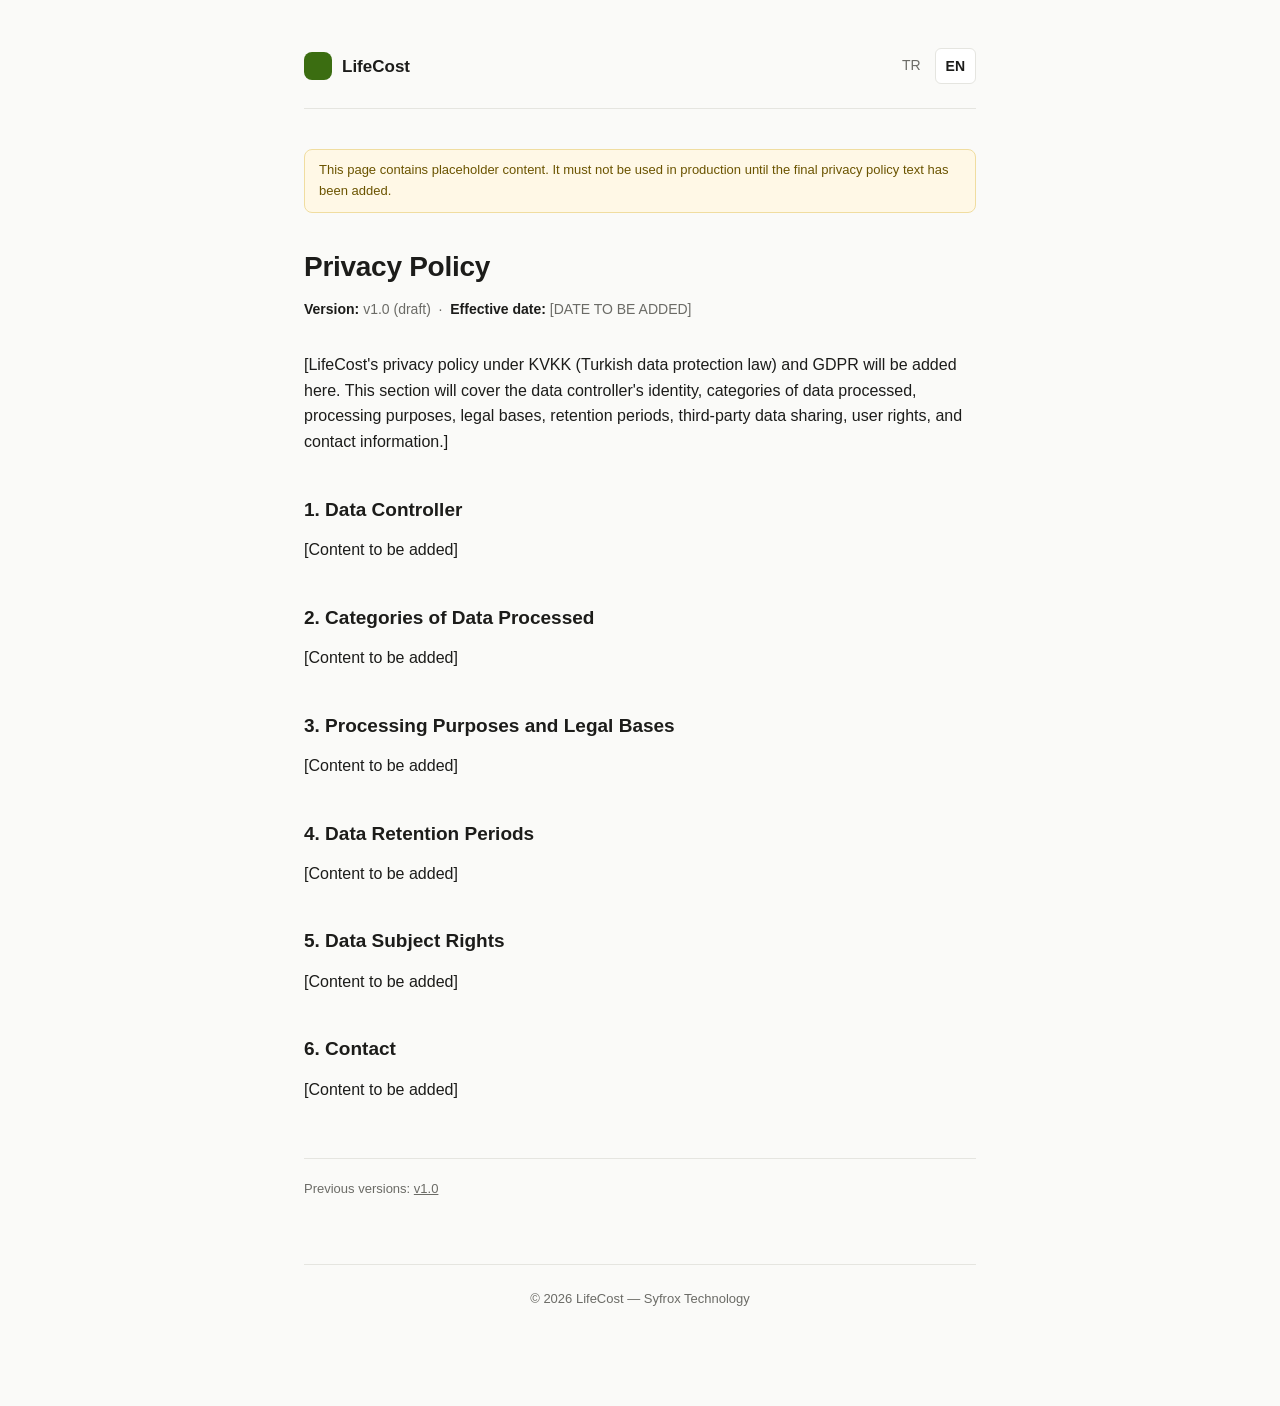
==== privacy-policy/en/index.html @ f70598c4 "Add files via upload" ====
<!doctype html>
<html lang="en">
<head>
  <meta charset="utf-8" />
  <meta name="viewport" content="width=device-width, initial-scale=1" />
  <title>Privacy Policy — LifeCost</title>
  <meta name="robots" content="noindex" />
  <link rel="stylesheet" href="../../assets/style.css" />
</head>
<body>
  <div class="page">
    <header class="site-header">
      <a class="brand" href="../../">
        <span class="brand-mark" aria-hidden="true"></span>
        LifeCost
      </a>
      <nav class="lang-switch">
        <a href="../tr/">TR</a>
        <a class="active" href="../en/">EN</a>
      </nav>
    </header>

    <div class="placeholder-banner">
      This page contains placeholder content. It must not be used in
      production until the final privacy policy text has been added.
    </div>

    <h1>Privacy Policy</h1>
    <p class="meta">
      <strong>Version:</strong> v1.0 (draft) &nbsp;·&nbsp;
      <strong>Effective date:</strong> [DATE TO BE ADDED]
    </p>

    <p>
      [LifeCost's privacy policy under KVKK (Turkish data protection law)
      and GDPR will be added here. This section will cover the data
      controller's identity, categories of data processed, processing
      purposes, legal bases, retention periods, third-party data sharing,
      user rights, and contact information.]
    </p>

    <h2>1. Data Controller</h2>
    <p>[Content to be added]</p>

    <h2>2. Categories of Data Processed</h2>
    <p>[Content to be added]</p>

    <h2>3. Processing Purposes and Legal Bases</h2>
    <p>[Content to be added]</p>

    <h2>4. Data Retention Periods</h2>
    <p>[Content to be added]</p>

    <h2>5. Data Subject Rights</h2>
    <p>[Content to be added]</p>

    <h2>6. Contact</h2>
    <p>[Content to be added]</p>

    <div class="version-note">
      Previous versions: <a href="v1.0.html">v1.0</a>
    </div>

    <footer class="site-footer">
      © <span id="year"></span> LifeCost — Syfrox Technology
    </footer>
  </div>
  <script>
    document.getElementById("year").textContent = new Date().getFullYear();
  </script>
</body>
</html>
---- assets/style.css ----
:root {
  --color-bg: #FAFAF8;
  --color-text: #1C1C1A;
  --color-text-muted: #6B6B66;
  --color-border: #E5E5E0;
  --color-accent: #3B6D11;
  --color-surface: #FFFFFF;
  --font-body: -apple-system, BlinkMacSystemFont, "Segoe UI", Roboto, Helvetica, Arial, sans-serif;
  --max-width: 720px;
}

* {
  box-sizing: border-box;
}

html {
  -webkit-text-size-adjust: 100%;
}

body {
  margin: 0;
  font-family: var(--font-body);
  background: var(--color-bg);
  color: var(--color-text);
  line-height: 1.6;
  font-size: 16px;
}

.page {
  max-width: var(--max-width);
  margin: 0 auto;
  padding: 48px 24px 96px;
}

header.site-header {
  display: flex;
  align-items: center;
  justify-content: space-between;
  margin-bottom: 40px;
  padding-bottom: 24px;
  border-bottom: 1px solid var(--color-border);
}

.brand {
  display: flex;
  align-items: center;
  gap: 10px;
  font-weight: 600;
  font-size: 17px;
  color: var(--color-text);
  text-decoration: none;
}

.brand-mark {
  width: 28px;
  height: 28px;
  border-radius: 8px;
  background: var(--color-accent);
  flex-shrink: 0;
}

.lang-switch {
  display: flex;
  gap: 4px;
  font-size: 14px;
}

.lang-switch a {
  padding: 6px 10px;
  border-radius: 6px;
  text-decoration: none;
  color: var(--color-text-muted);
}

.lang-switch a.active {
  color: var(--color-text);
  background: var(--color-surface);
  border: 1px solid var(--color-border);
  font-weight: 600;
}

h1 {
  font-size: 28px;
  font-weight: 700;
  letter-spacing: -0.01em;
  margin: 0 0 8px;
}

h2 {
  font-size: 19px;
  font-weight: 700;
  margin: 40px 0 12px;
}

h3 {
  font-size: 16px;
  font-weight: 700;
  margin: 24px 0 8px;
}

p {
  margin: 0 0 14px;
}

ul, ol {
  margin: 0 0 14px;
  padding-left: 22px;
}

li {
  margin-bottom: 6px;
}

.meta {
  color: var(--color-text-muted);
  font-size: 14px;
  margin-bottom: 32px;
}

.meta strong {
  color: var(--color-text);
}

a {
  color: var(--color-accent);
}

.version-note {
  margin-top: 56px;
  padding-top: 20px;
  border-top: 1px solid var(--color-border);
  font-size: 13px;
  color: var(--color-text-muted);
}

.version-note a {
  color: var(--color-text-muted);
  text-decoration: underline;
}

.placeholder-banner {
  background: #FFF8E6;
  border: 1px solid #F0DDA0;
  color: #6B5400;
  font-size: 13px;
  padding: 10px 14px;
  border-radius: 8px;
  margin-bottom: 32px;
}

footer.site-footer {
  margin-top: 64px;
  padding-top: 24px;
  border-top: 1px solid var(--color-border);
  font-size: 13px;
  color: var(--color-text-muted);
  text-align: center;
}

@media (max-width: 480px) {
  .page {
    padding: 32px 18px 80px;
  }
  h1 {
    font-size: 24px;
  }
}
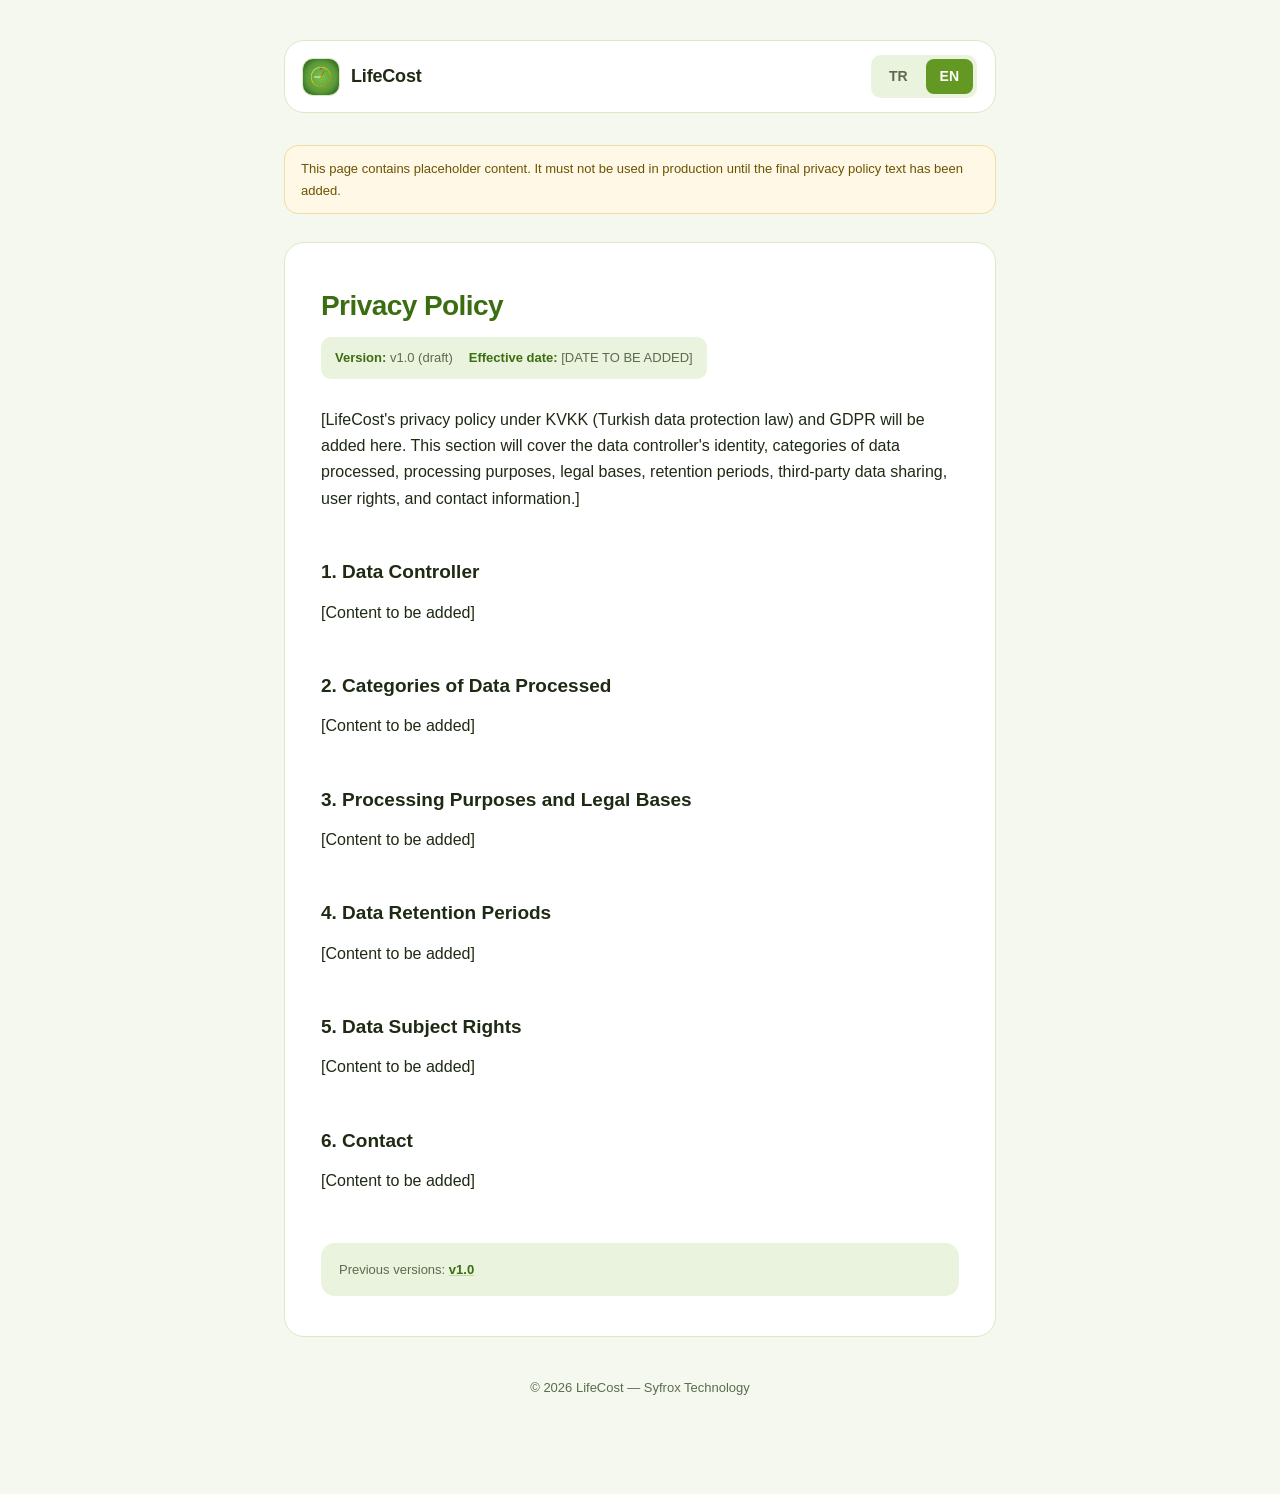
==== commit e0dfb1ec: "Add files via upload" ====
--- a/privacy-policy/en/index.html
+++ b/privacy-policy/en/index.html
@@ -25,40 +25,42 @@
       production until the final privacy policy text has been added.
     </div>
 
-    <h1>Privacy Policy</h1>
-    <p class="meta">
-      <strong>Version:</strong> v1.0 (draft) &nbsp;·&nbsp;
-      <strong>Effective date:</strong> [DATE TO BE ADDED]
-    </p>
+    <div class="content-card">
+      <h1>Privacy Policy</h1>
+      <div class="meta">
+        <span><strong>Version:</strong> v1.0 (draft)</span>
+        <span><strong>Effective date:</strong> [DATE TO BE ADDED]</span>
+      </div>
 
-    <p>
-      [LifeCost's privacy policy under KVKK (Turkish data protection law)
-      and GDPR will be added here. This section will cover the data
-      controller's identity, categories of data processed, processing
-      purposes, legal bases, retention periods, third-party data sharing,
-      user rights, and contact information.]
-    </p>
+      <p>
+        [LifeCost's privacy policy under KVKK (Turkish data protection law)
+        and GDPR will be added here. This section will cover the data
+        controller's identity, categories of data processed, processing
+        purposes, legal bases, retention periods, third-party data sharing,
+        user rights, and contact information.]
+      </p>
 
-    <h2>1. Data Controller</h2>
-    <p>[Content to be added]</p>
+      <h2>1. Data Controller</h2>
+      <p>[Content to be added]</p>
 
-    <h2>2. Categories of Data Processed</h2>
-    <p>[Content to be added]</p>
+      <h2>2. Categories of Data Processed</h2>
+      <p>[Content to be added]</p>
 
-    <h2>3. Processing Purposes and Legal Bases</h2>
-    <p>[Content to be added]</p>
+      <h2>3. Processing Purposes and Legal Bases</h2>
+      <p>[Content to be added]</p>
 
-    <h2>4. Data Retention Periods</h2>
-    <p>[Content to be added]</p>
+      <h2>4. Data Retention Periods</h2>
+      <p>[Content to be added]</p>
 
-    <h2>5. Data Subject Rights</h2>
-    <p>[Content to be added]</p>
+      <h2>5. Data Subject Rights</h2>
+      <p>[Content to be added]</p>
 
-    <h2>6. Contact</h2>
-    <p>[Content to be added]</p>
+      <h2>6. Contact</h2>
+      <p>[Content to be added]</p>
 
-    <div class="version-note">
-      Previous versions: <a href="v1.0.html">v1.0</a>
+      <div class="version-note">
+        Previous versions: <a href="v1.0.html">v1.0</a>
+      </div>
     </div>
 
     <footer class="site-footer">
--- a/assets/style.css
+++ b/assets/style.css
@@ -1,12 +1,19 @@
 :root {
-  --color-bg: #FAFAF8;
-  --color-text: #1C1C1A;
-  --color-text-muted: #6B6B66;
-  --color-border: #E5E5E0;
-  --color-accent: #3B6D11;
+  --color-bg: #F4F8EE;
+  --color-text: #1F2A14;
+  --color-text-muted: #5C6B4D;
+  --color-border: #C2D9A0;
+  --color-divider: #DCE8C8;
+  --color-primary: #639922;
+  --color-secondary: #3B6D11;
   --color-surface: #FFFFFF;
+  --color-surface-variant: #D8E7BE;
+  --color-surface-page: #EAF3DE;
   --font-body: -apple-system, BlinkMacSystemFont, "Segoe UI", Roboto, Helvetica, Arial, sans-serif;
-  --max-width: 720px;
+  --max-width: 760px;
+  --radius-lg: 20px;
+  --radius-md: 14px;
+  --radius-sm: 10px;
 }
 
 * {
@@ -22,80 +29,103 @@
   font-family: var(--font-body);
   background: var(--color-bg);
   color: var(--color-text);
-  line-height: 1.6;
+  line-height: 1.65;
   font-size: 16px;
 }
 
 .page {
   max-width: var(--max-width);
   margin: 0 auto;
-  padding: 48px 24px 96px;
+  padding: 40px 24px 96px;
 }
 
 header.site-header {
   display: flex;
   align-items: center;
   justify-content: space-between;
-  margin-bottom: 40px;
-  padding-bottom: 24px;
-  border-bottom: 1px solid var(--color-border);
+  margin-bottom: 32px;
+  padding: 14px 18px;
+  border-radius: var(--radius-lg);
+  background: var(--color-surface);
+  border: 1px solid var(--color-divider);
 }
 
 .brand {
   display: flex;
   align-items: center;
-  gap: 10px;
-  font-weight: 600;
-  font-size: 17px;
+  gap: 12px;
+  font-weight: 700;
+  font-size: 18px;
   color: var(--color-text);
   text-decoration: none;
+  letter-spacing: -0.01em;
 }
 
 .brand-mark {
-  width: 28px;
-  height: 28px;
-  border-radius: 8px;
-  background: var(--color-accent);
+  width: 36px;
+  height: 36px;
+  border-radius: 10px;
+  background-image: url("logo.png");
+  background-size: cover;
+  background-position: center;
   flex-shrink: 0;
+  box-shadow: 0 0 0 1px var(--color-divider);
 }
 
 .lang-switch {
   display: flex;
   gap: 4px;
   font-size: 14px;
+  background: var(--color-surface-page);
+  padding: 4px;
+  border-radius: var(--radius-sm);
 }
 
 .lang-switch a {
-  padding: 6px 10px;
-  border-radius: 6px;
+  padding: 6px 14px;
+  border-radius: 8px;
   text-decoration: none;
   color: var(--color-text-muted);
+  font-weight: 600;
+  transition: background 0.15s ease, color 0.15s ease;
+}
+
+.lang-switch a:hover {
+  color: var(--color-secondary);
 }
 
 .lang-switch a.active {
-  color: var(--color-text);
+  color: #FFFFFF;
+  background: var(--color-primary);
+}
+
+.content-card {
   background: var(--color-surface);
-  border: 1px solid var(--color-border);
-  font-weight: 600;
+  border: 1px solid var(--color-divider);
+  border-radius: var(--radius-lg);
+  padding: 40px 36px;
 }
 
 h1 {
   font-size: 28px;
-  font-weight: 700;
-  letter-spacing: -0.01em;
+  font-weight: 800;
+  letter-spacing: -0.02em;
   margin: 0 0 8px;
+  color: var(--color-secondary);
 }
 
 h2 {
   font-size: 19px;
   font-weight: 700;
-  margin: 40px 0 12px;
+  margin: 36px 0 12px;
+  color: var(--color-text);
+  padding-top: 8px;
 }
 
 h3 {
   font-size: 16px;
   font-weight: 700;
-  margin: 24px 0 8px;
+  margin: 22px 0 8px;
 }
 
 p {
@@ -112,30 +142,42 @@
 }
 
 .meta {
-  color: var(--color-text-muted);
-  font-size: 14px;
-  margin-bottom: 32px;
+  display: inline-flex;
+  flex-wrap: wrap;
+  gap: 8px 16px;
+  color: var(--color-text-muted);
+  font-size: 13px;
+  margin: 0 0 28px;
+  padding: 10px 14px;
+  background: var(--color-surface-page);
+  border-radius: var(--radius-sm);
 }
 
 .meta strong {
-  color: var(--color-text);
+  color: var(--color-secondary);
 }
 
 a {
-  color: var(--color-accent);
+  color: var(--color-primary);
+  text-decoration-color: var(--color-border);
+}
+
+a:hover {
+  color: var(--color-secondary);
 }
 
 .version-note {
-  margin-top: 56px;
-  padding-top: 20px;
-  border-top: 1px solid var(--color-border);
+  margin-top: 48px;
+  padding: 16px 18px;
+  border-radius: var(--radius-md);
+  background: var(--color-surface-page);
   font-size: 13px;
   color: var(--color-text-muted);
 }
 
 .version-note a {
-  color: var(--color-text-muted);
-  text-decoration: underline;
+  color: var(--color-secondary);
+  font-weight: 600;
 }
 
 .placeholder-banner {
@@ -143,15 +185,13 @@
   border: 1px solid #F0DDA0;
   color: #6B5400;
   font-size: 13px;
-  padding: 10px 14px;
-  border-radius: 8px;
-  margin-bottom: 32px;
+  padding: 12px 16px;
+  border-radius: var(--radius-md);
+  margin-bottom: 28px;
 }
 
 footer.site-footer {
-  margin-top: 64px;
-  padding-top: 24px;
-  border-top: 1px solid var(--color-border);
+  margin-top: 40px;
   font-size: 13px;
   color: var(--color-text-muted);
   text-align: center;
@@ -159,9 +199,17 @@
 
 @media (max-width: 480px) {
   .page {
-    padding: 32px 18px 80px;
+    padding: 24px 14px 80px;
+  }
+  header.site-header {
+    padding: 12px 14px;
+  }
+  .content-card {
+    padding: 28px 20px;
+    border-radius: var(--radius-md);
   }
   h1 {
-    font-size: 24px;
-  }
-}
+    font-size: 23px;
+  }
+}
+
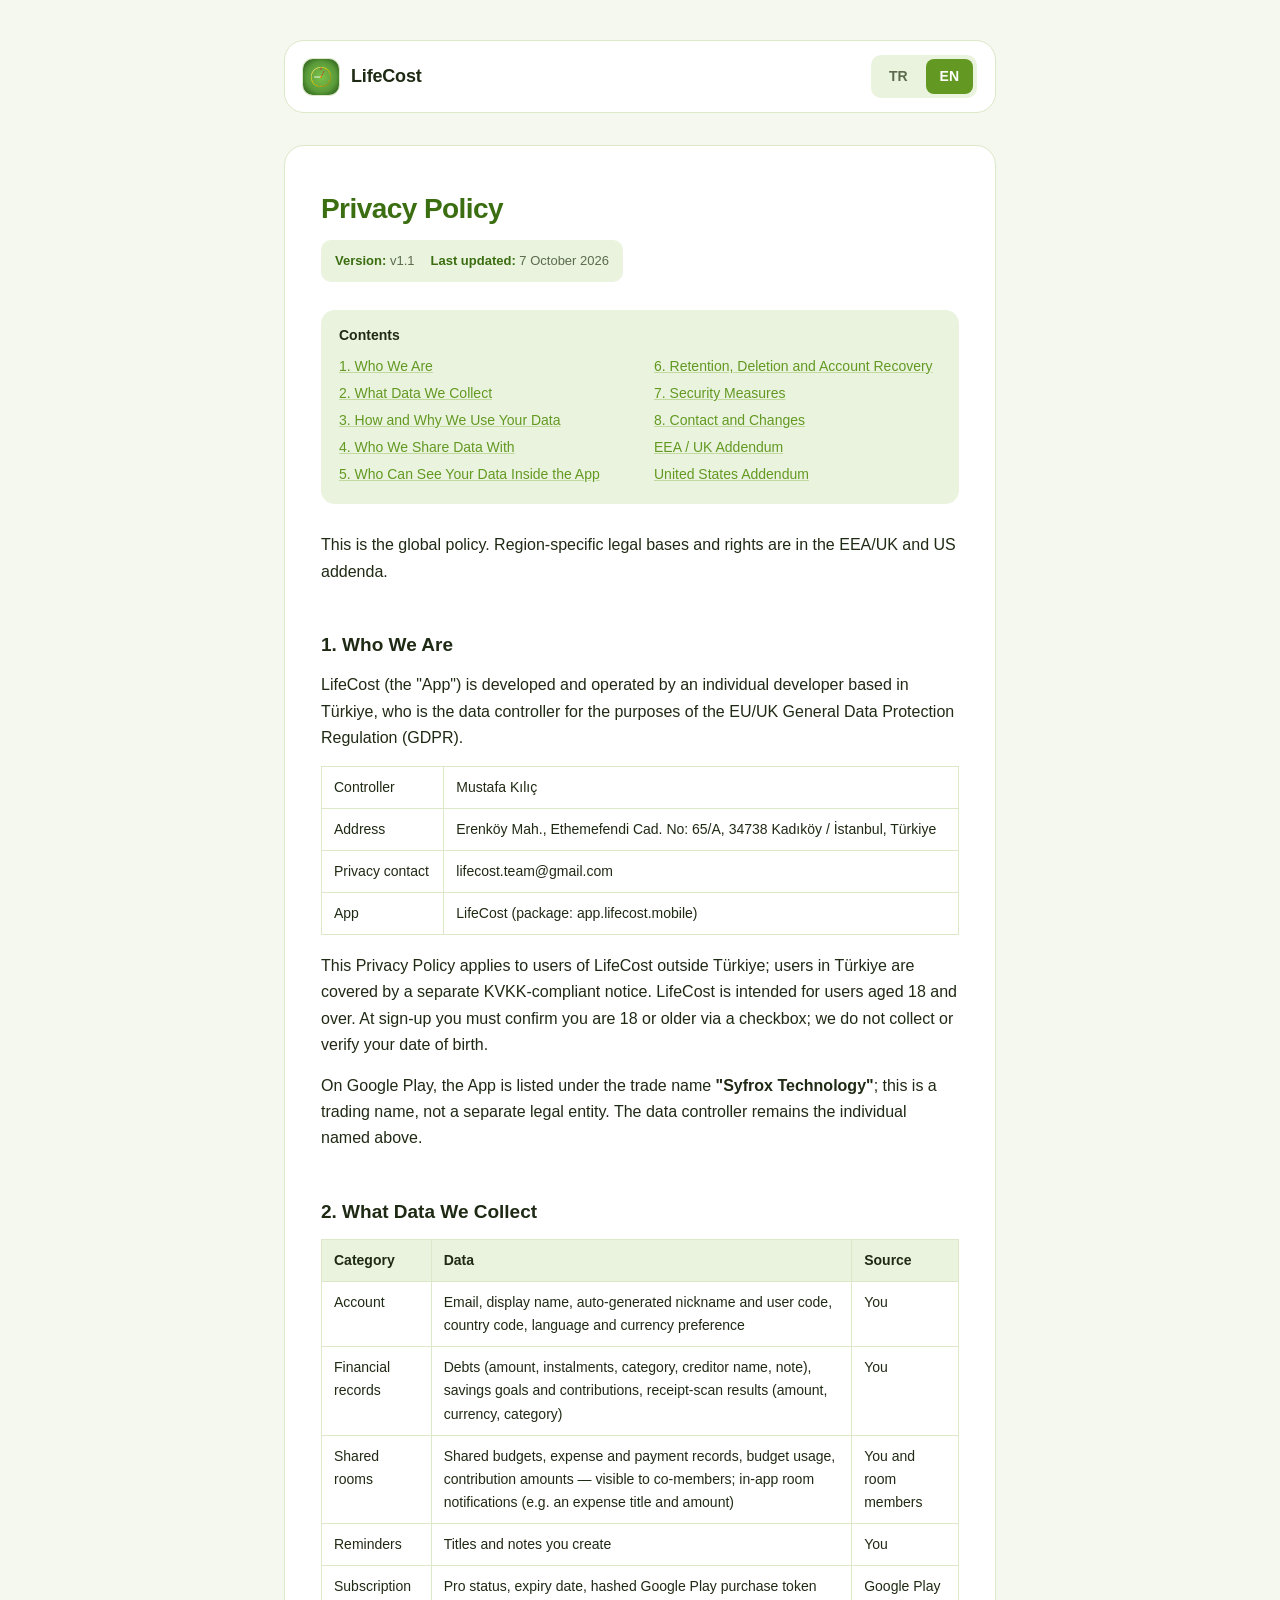
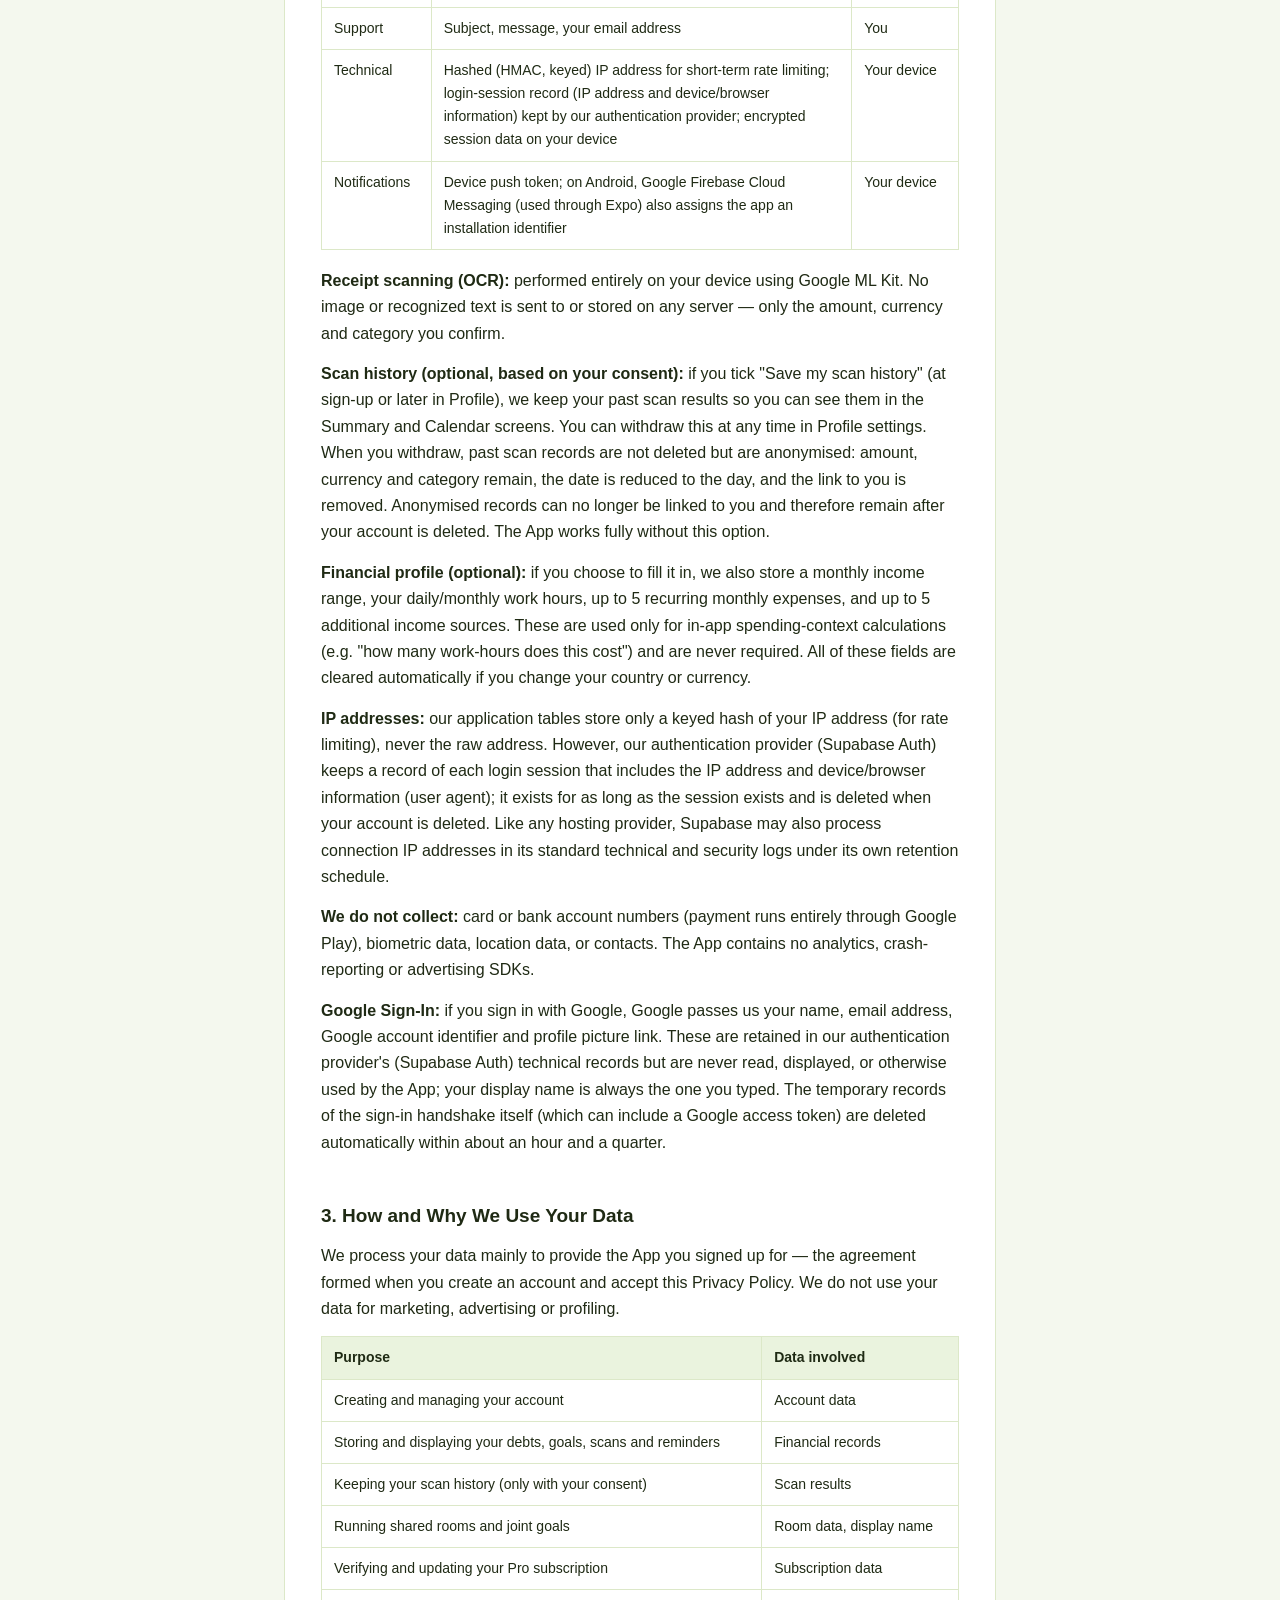
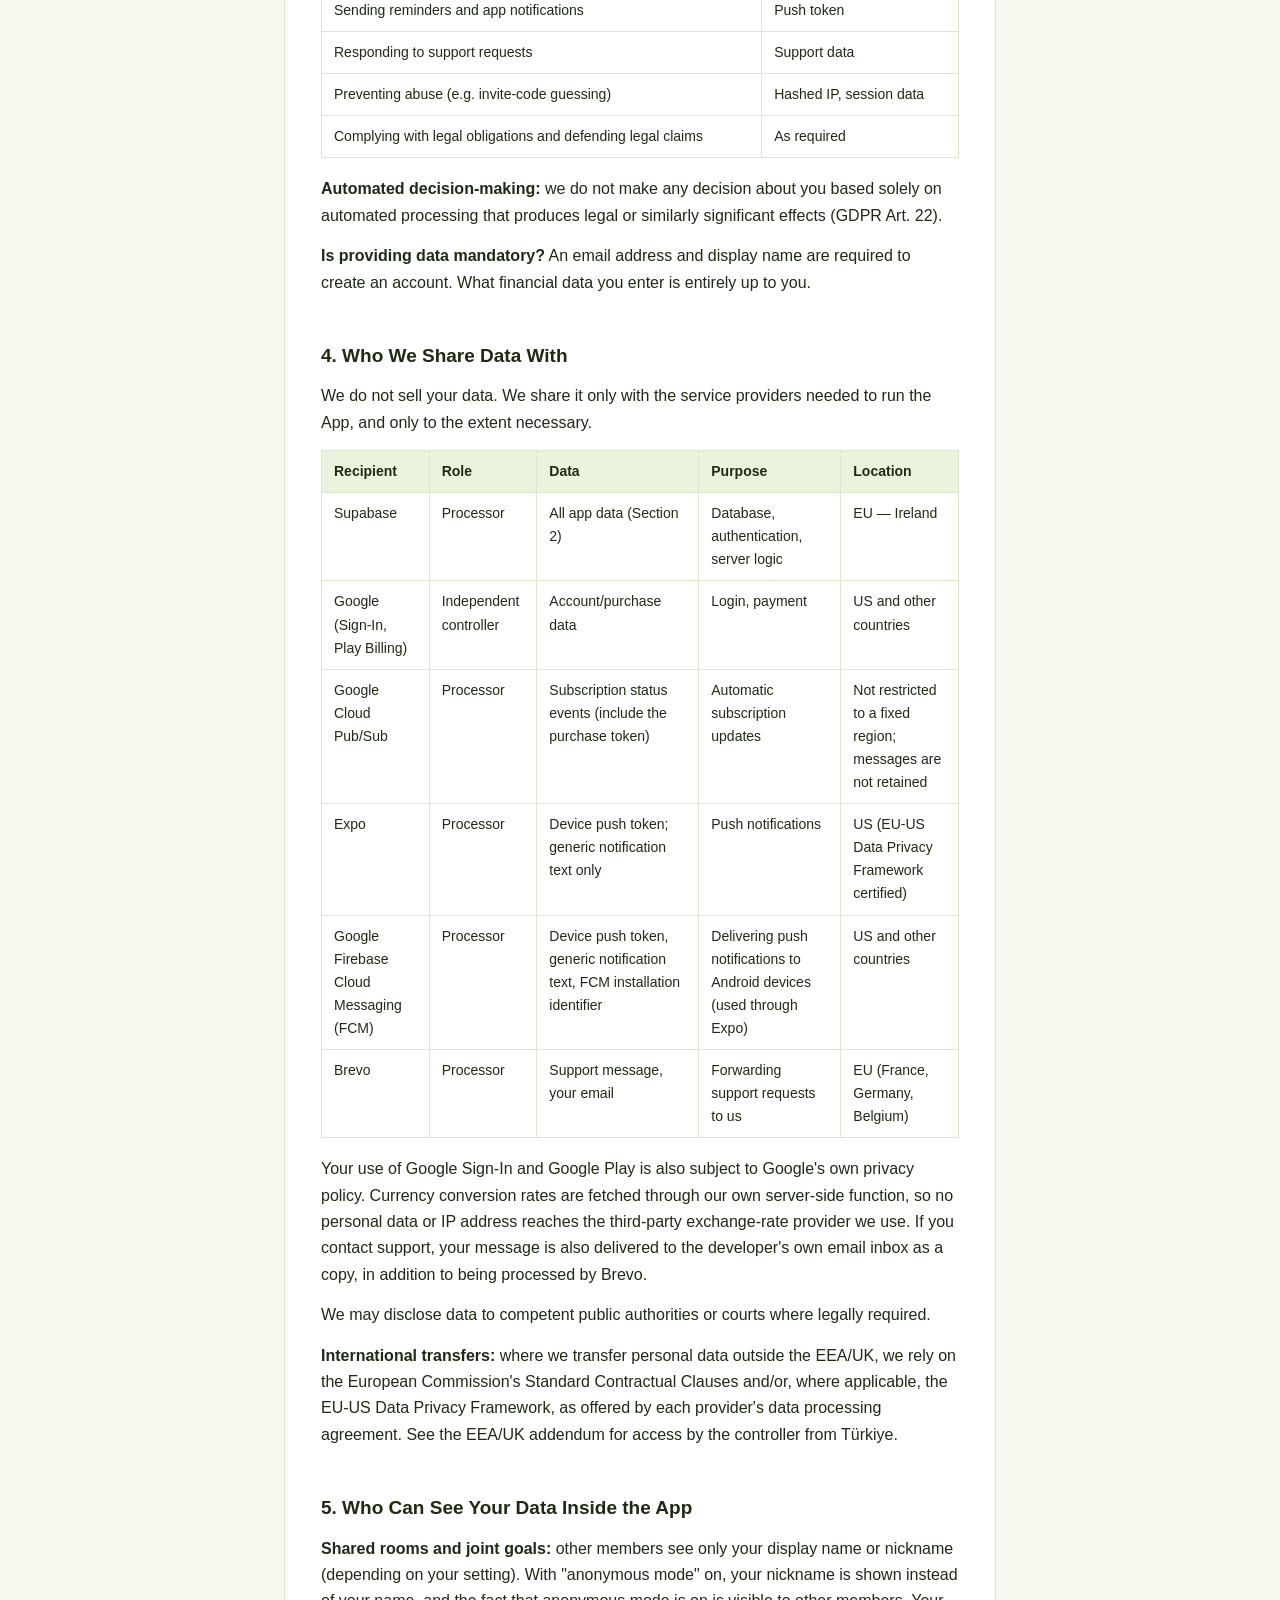
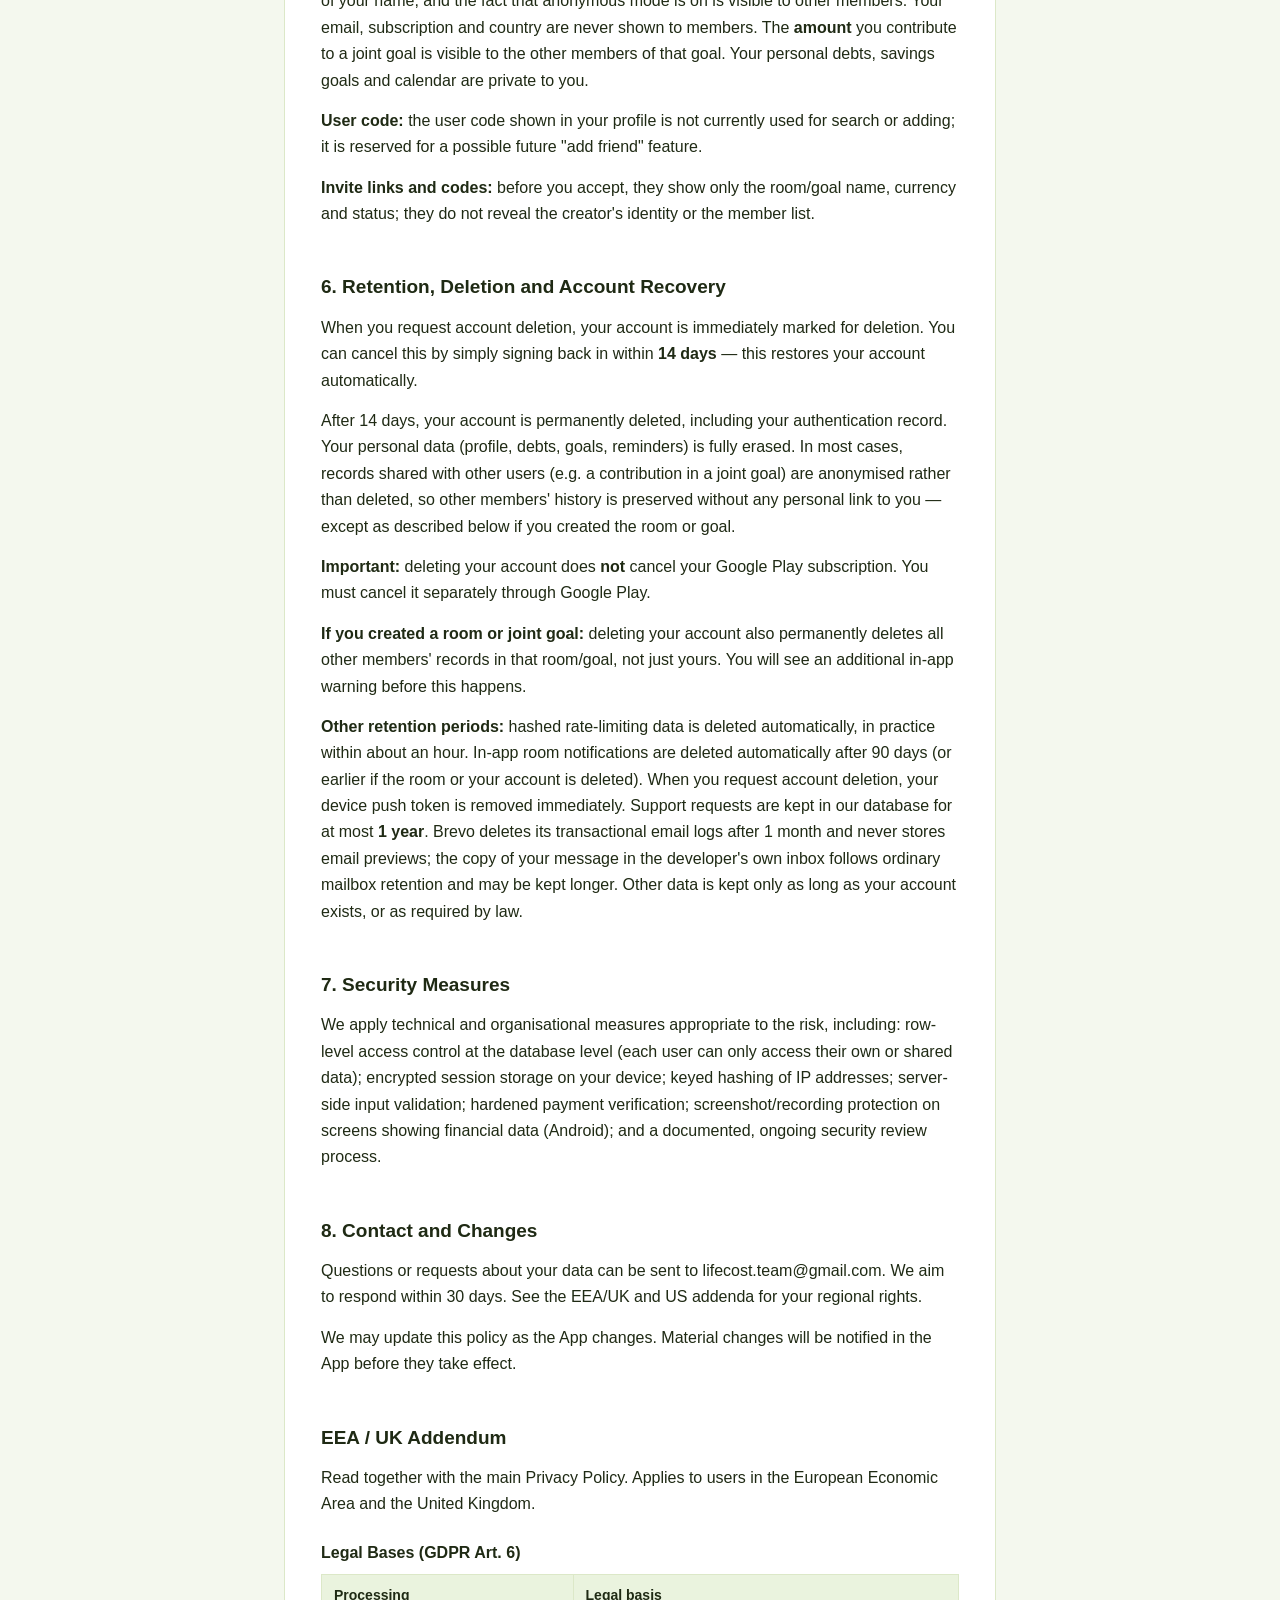
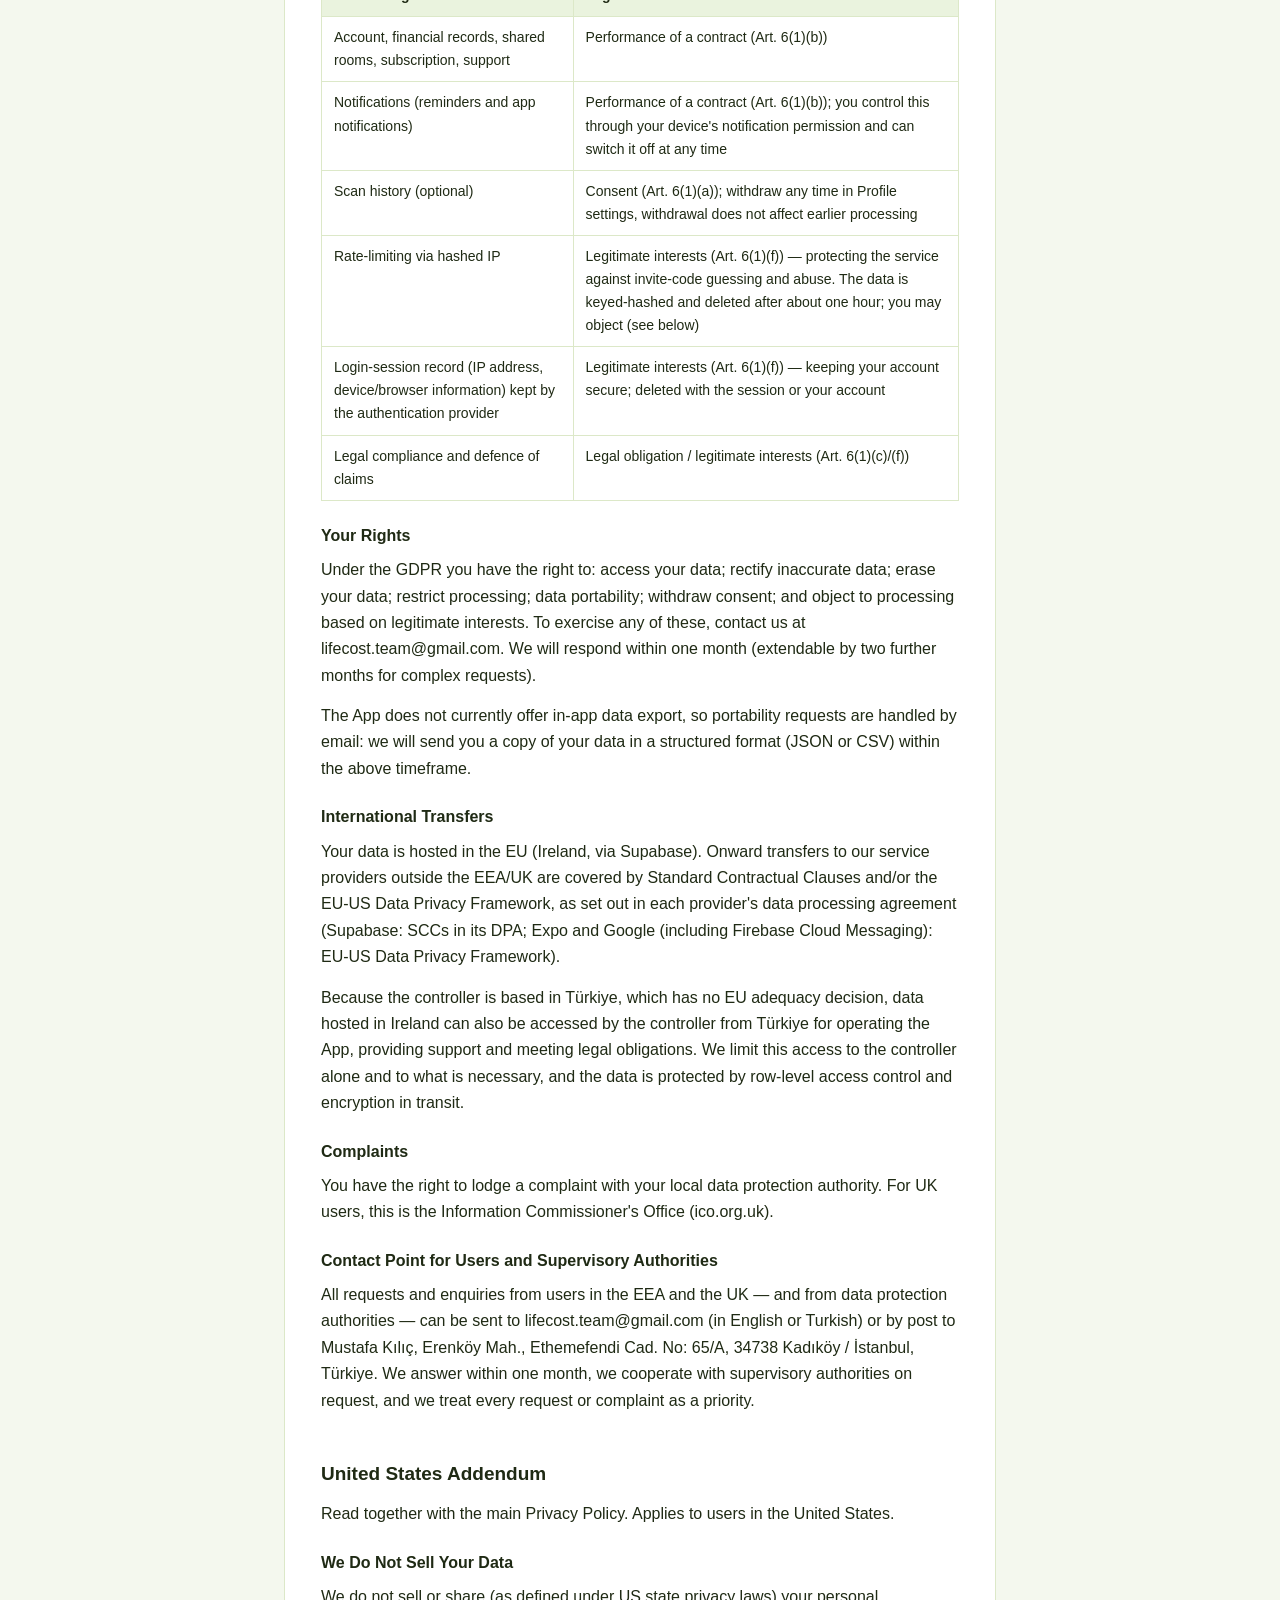
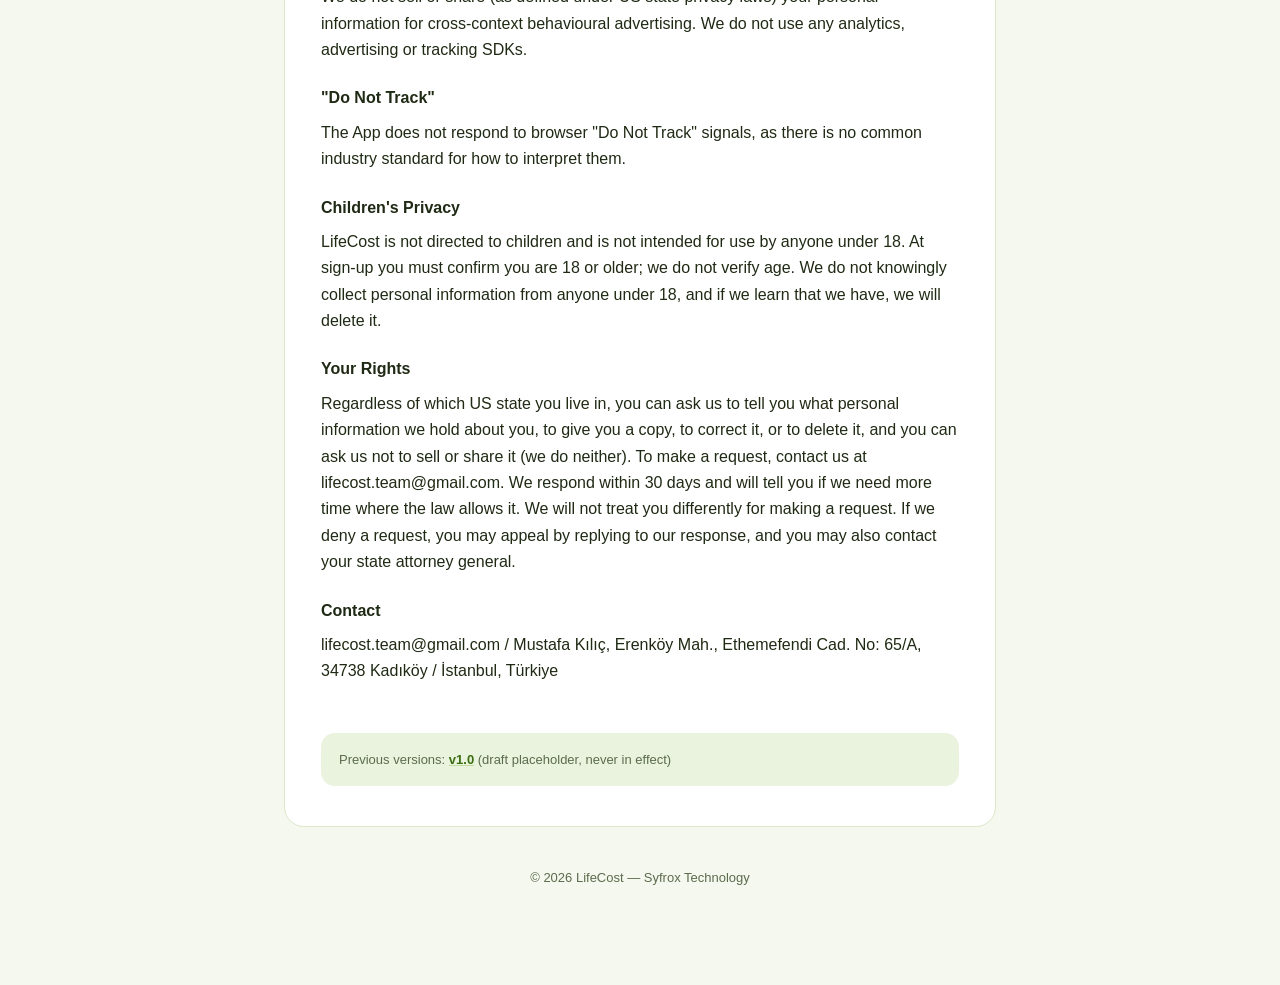
==== commit 288ee9b3: "Publish privacy policy v1.1" ====
--- a/privacy-policy/en/index.html
+++ b/privacy-policy/en/index.html
@@ -15,51 +15,301 @@
         LifeCost
       </a>
       <nav class="lang-switch">
-        <a href="../tr/">TR</a>
+        <a class="" href="../tr/">TR</a>
         <a class="active" href="../en/">EN</a>
       </nav>
     </header>
 
-    <div class="placeholder-banner">
-      This page contains placeholder content. It must not be used in
-      production until the final privacy policy text has been added.
-    </div>
-
     <div class="content-card">
       <h1>Privacy Policy</h1>
       <div class="meta">
-        <span><strong>Version:</strong> v1.0 (draft)</span>
-        <span><strong>Effective date:</strong> [DATE TO BE ADDED]</span>
+        <span><strong>Version:</strong> v1.1</span>
+        <span><strong>Last updated:</strong> 7 October 2026</span>
       </div>
-
-      <p>
-        [LifeCost's privacy policy under KVKK (Turkish data protection law)
-        and GDPR will be added here. This section will cover the data
-        controller's identity, categories of data processed, processing
-        purposes, legal bases, retention periods, third-party data sharing,
-        user rights, and contact information.]
-      </p>
-
-      <h2>1. Data Controller</h2>
-      <p>[Content to be added]</p>
-
-      <h2>2. Categories of Data Processed</h2>
-      <p>[Content to be added]</p>
-
-      <h2>3. Processing Purposes and Legal Bases</h2>
-      <p>[Content to be added]</p>
-
-      <h2>4. Data Retention Periods</h2>
-      <p>[Content to be added]</p>
-
-      <h2>5. Data Subject Rights</h2>
-      <p>[Content to be added]</p>
-
-      <h2>6. Contact</h2>
-      <p>[Content to be added]</p>
-
+      <nav class="toc" aria-label="Contents">
+      <strong>Contents</strong>
+      <ul>
+        <li><a href="#1-who-we-are">1. Who We Are</a></li>
+        <li><a href="#2-what-data-we-collect">2. What Data We Collect</a></li>
+        <li><a href="#3-how-and-why-we-use-your-data">3. How and Why We Use Your Data</a></li>
+        <li><a href="#4-who-we-share-data-with">4. Who We Share Data With</a></li>
+        <li><a href="#5-who-can-see-your-data-inside-the-app">5. Who Can See Your Data Inside the App</a></li>
+        <li><a href="#6-retention-deletion-and-account-recovery">6. Retention, Deletion and Account Recovery</a></li>
+        <li><a href="#7-security-measures">7. Security Measures</a></li>
+        <li><a href="#8-contact-and-changes">8. Contact and Changes</a></li>
+        <li><a href="#eea-uk-addendum">EEA / UK Addendum</a></li>
+        <li><a href="#united-states-addendum">United States Addendum</a></li>
+      </ul>
+    </nav>
+<p>This is the global policy. Region-specific legal bases and rights are in the EEA/UK and US addenda.</p>
+<h2 id="1-who-we-are">1. Who We Are</h2>
+<p>LifeCost (the "App") is developed and operated by an individual developer based in Türkiye, who is the data controller for the purposes of the EU/UK General Data Protection Regulation (GDPR).</p>
+<div class="table-wrap"><table>
+<tbody>
+<tr>
+<td>Controller</td>
+<td>Mustafa Kılıç</td>
+</tr>
+<tr>
+<td>Address</td>
+<td>Erenköy Mah., Ethemefendi Cad. No: 65/A, 34738 Kadıköy / İstanbul, Türkiye</td>
+</tr>
+<tr>
+<td>Privacy contact</td>
+<td>lifecost.team@gmail.com</td>
+</tr>
+<tr>
+<td>App</td>
+<td>LifeCost (package: app.lifecost.mobile)</td>
+</tr>
+</tbody>
+</table></div>
+<p>This Privacy Policy applies to users of LifeCost outside Türkiye; users in Türkiye are covered by a separate KVKK-compliant notice. LifeCost is intended for users aged 18 and over. At sign-up you must confirm you are 18 or older via a checkbox; we do not collect or verify your date of birth.</p>
+<p>On Google Play, the App is listed under the trade name <strong>"Syfrox Technology"</strong>; this is a trading name, not a separate legal entity. The data controller remains the individual named above.</p>
+<h2 id="2-what-data-we-collect">2. What Data We Collect</h2>
+<div class="table-wrap"><table>
+<thead>
+<tr>
+<th>Category</th>
+<th>Data</th>
+<th>Source</th>
+</tr>
+</thead>
+<tbody>
+<tr>
+<td>Account</td>
+<td>Email, display name, auto-generated nickname and user code, country code, language and currency preference</td>
+<td>You</td>
+</tr>
+<tr>
+<td>Financial records</td>
+<td>Debts (amount, instalments, category, creditor name, note), savings goals and contributions, receipt-scan results (amount, currency, category)</td>
+<td>You</td>
+</tr>
+<tr>
+<td>Shared rooms</td>
+<td>Shared budgets, expense and payment records, budget usage, contribution amounts — visible to co-members; in-app room notifications (e.g. an expense title and amount)</td>
+<td>You and room members</td>
+</tr>
+<tr>
+<td>Reminders</td>
+<td>Titles and notes you create</td>
+<td>You</td>
+</tr>
+<tr>
+<td>Subscription</td>
+<td>Pro status, expiry date, hashed Google Play purchase token</td>
+<td>Google Play</td>
+</tr>
+<tr>
+<td>Support</td>
+<td>Subject, message, your email address</td>
+<td>You</td>
+</tr>
+<tr>
+<td>Technical</td>
+<td>Hashed (HMAC, keyed) IP address for short-term rate limiting; login-session record (IP address and device/browser information) kept by our authentication provider; encrypted session data on your device</td>
+<td>Your device</td>
+</tr>
+<tr>
+<td>Notifications</td>
+<td>Device push token; on Android, Google Firebase Cloud Messaging (used through Expo) also assigns the app an installation identifier</td>
+<td>Your device</td>
+</tr>
+</tbody>
+</table></div>
+<p><strong>Receipt scanning (OCR):</strong> performed entirely on your device using Google ML Kit. No image or recognized text is sent to or stored on any server — only the amount, currency and category you confirm.</p>
+<p><strong>Scan history (optional, based on your consent):</strong> if you tick "Save my scan history" (at sign-up or later in Profile), we keep your past scan results so you can see them in the Summary and Calendar screens. You can withdraw this at any time in Profile settings. When you withdraw, past scan records are not deleted but are anonymised: amount, currency and category remain, the date is reduced to the day, and the link to you is removed. Anonymised records can no longer be linked to you and therefore remain after your account is deleted. The App works fully without this option.</p>
+<p><strong>Financial profile (optional):</strong> if you choose to fill it in, we also store a monthly income range, your daily/monthly work hours, up to 5 recurring monthly expenses, and up to 5 additional income sources. These are used only for in-app spending-context calculations (e.g. "how many work-hours does this cost") and are never required. All of these fields are cleared automatically if you change your country or currency.</p>
+<p><strong>IP addresses:</strong> our application tables store only a keyed hash of your IP address (for rate limiting), never the raw address. However, our authentication provider (Supabase Auth) keeps a record of each login session that includes the IP address and device/browser information (user agent); it exists for as long as the session exists and is deleted when your account is deleted. Like any hosting provider, Supabase may also process connection IP addresses in its standard technical and security logs under its own retention schedule.</p>
+<p><strong>We do not collect:</strong> card or bank account numbers (payment runs entirely through Google Play), biometric data, location data, or contacts. The App contains no analytics, crash-reporting or advertising SDKs.</p>
+<p><strong>Google Sign-In:</strong> if you sign in with Google, Google passes us your name, email address, Google account identifier and profile picture link. These are retained in our authentication provider's (Supabase Auth) technical records but are never read, displayed, or otherwise used by the App; your display name is always the one you typed. The temporary records of the sign-in handshake itself (which can include a Google access token) are deleted automatically within about an hour and a quarter.</p>
+<h2 id="3-how-and-why-we-use-your-data">3. How and Why We Use Your Data</h2>
+<p>We process your data mainly to provide the App you signed up for — the agreement formed when you create an account and accept this Privacy Policy. We do not use your data for marketing, advertising or profiling.</p>
+<div class="table-wrap"><table>
+<thead>
+<tr>
+<th>Purpose</th>
+<th>Data involved</th>
+</tr>
+</thead>
+<tbody>
+<tr>
+<td>Creating and managing your account</td>
+<td>Account data</td>
+</tr>
+<tr>
+<td>Storing and displaying your debts, goals, scans and reminders</td>
+<td>Financial records</td>
+</tr>
+<tr>
+<td>Keeping your scan history (only with your consent)</td>
+<td>Scan results</td>
+</tr>
+<tr>
+<td>Running shared rooms and joint goals</td>
+<td>Room data, display name</td>
+</tr>
+<tr>
+<td>Verifying and updating your Pro subscription</td>
+<td>Subscription data</td>
+</tr>
+<tr>
+<td>Sending reminders and app notifications</td>
+<td>Push token</td>
+</tr>
+<tr>
+<td>Responding to support requests</td>
+<td>Support data</td>
+</tr>
+<tr>
+<td>Preventing abuse (e.g. invite-code guessing)</td>
+<td>Hashed IP, session data</td>
+</tr>
+<tr>
+<td>Complying with legal obligations and defending legal claims</td>
+<td>As required</td>
+</tr>
+</tbody>
+</table></div>
+<p><strong>Automated decision-making:</strong> we do not make any decision about you based solely on automated processing that produces legal or similarly significant effects (GDPR Art. 22).</p>
+<p><strong>Is providing data mandatory?</strong> An email address and display name are required to create an account. What financial data you enter is entirely up to you.</p>
+<h2 id="4-who-we-share-data-with">4. Who We Share Data With</h2>
+<p>We do not sell your data. We share it only with the service providers needed to run the App, and only to the extent necessary.</p>
+<div class="table-wrap"><table>
+<thead>
+<tr>
+<th>Recipient</th>
+<th>Role</th>
+<th>Data</th>
+<th>Purpose</th>
+<th>Location</th>
+</tr>
+</thead>
+<tbody>
+<tr>
+<td>Supabase</td>
+<td>Processor</td>
+<td>All app data (Section 2)</td>
+<td>Database, authentication, server logic</td>
+<td>EU — Ireland</td>
+</tr>
+<tr>
+<td>Google (Sign-In, Play Billing)</td>
+<td>Independent controller</td>
+<td>Account/purchase data</td>
+<td>Login, payment</td>
+<td>US and other countries</td>
+</tr>
+<tr>
+<td>Google Cloud Pub/Sub</td>
+<td>Processor</td>
+<td>Subscription status events (include the purchase token)</td>
+<td>Automatic subscription updates</td>
+<td>Not restricted to a fixed region; messages are not retained</td>
+</tr>
+<tr>
+<td>Expo</td>
+<td>Processor</td>
+<td>Device push token; generic notification text only</td>
+<td>Push notifications</td>
+<td>US (EU-US Data Privacy Framework certified)</td>
+</tr>
+<tr>
+<td>Google Firebase Cloud Messaging (FCM)</td>
+<td>Processor</td>
+<td>Device push token, generic notification text, FCM installation identifier</td>
+<td>Delivering push notifications to Android devices (used through Expo)</td>
+<td>US and other countries</td>
+</tr>
+<tr>
+<td>Brevo</td>
+<td>Processor</td>
+<td>Support message, your email</td>
+<td>Forwarding support requests to us</td>
+<td>EU (France, Germany, Belgium)</td>
+</tr>
+</tbody>
+</table></div>
+<p>Your use of Google Sign-In and Google Play is also subject to Google's own privacy policy. Currency conversion rates are fetched through our own server-side function, so no personal data or IP address reaches the third-party exchange-rate provider we use. If you contact support, your message is also delivered to the developer's own email inbox as a copy, in addition to being processed by Brevo.</p>
+<p>We may disclose data to competent public authorities or courts where legally required.</p>
+<p><strong>International transfers:</strong> where we transfer personal data outside the EEA/UK, we rely on the European Commission's Standard Contractual Clauses and/or, where applicable, the EU-US Data Privacy Framework, as offered by each provider's data processing agreement. See the EEA/UK addendum for access by the controller from Türkiye.</p>
+<h2 id="5-who-can-see-your-data-inside-the-app">5. Who Can See Your Data Inside the App</h2>
+<p><strong>Shared rooms and joint goals:</strong> other members see only your display name or nickname (depending on your setting). With "anonymous mode" on, your nickname is shown instead of your name, and the fact that anonymous mode is on is visible to other members. Your email, subscription and country are never shown to members. The <strong>amount</strong> you contribute to a joint goal is visible to the other members of that goal. Your personal debts, savings goals and calendar are private to you.</p>
+<p><strong>User code:</strong> the user code shown in your profile is not currently used for search or adding; it is reserved for a possible future "add friend" feature.</p>
+<p><strong>Invite links and codes:</strong> before you accept, they show only the room/goal name, currency and status; they do not reveal the creator's identity or the member list.</p>
+<h2 id="6-retention-deletion-and-account-recovery">6. Retention, Deletion and Account Recovery</h2>
+<p>When you request account deletion, your account is immediately marked for deletion. You can cancel this by simply signing back in within <strong>14 days</strong> — this restores your account automatically.</p>
+<p>After 14 days, your account is permanently deleted, including your authentication record. Your personal data (profile, debts, goals, reminders) is fully erased. In most cases, records shared with other users (e.g. a contribution in a joint goal) are anonymised rather than deleted, so other members' history is preserved without any personal link to you — except as described below if you created the room or goal.</p>
+<p><strong>Important:</strong> deleting your account does <strong>not</strong> cancel your Google Play subscription. You must cancel it separately through Google Play.</p>
+<p><strong>If you created a room or joint goal:</strong> deleting your account also permanently deletes all other members' records in that room/goal, not just yours. You will see an additional in-app warning before this happens.</p>
+<p><strong>Other retention periods:</strong> hashed rate-limiting data is deleted automatically, in practice within about an hour. In-app room notifications are deleted automatically after 90 days (or earlier if the room or your account is deleted). When you request account deletion, your device push token is removed immediately. Support requests are kept in our database for at most <strong>1 year</strong>. Brevo deletes its transactional email logs after 1 month and never stores email previews; the copy of your message in the developer's own inbox follows ordinary mailbox retention and may be kept longer. Other data is kept only as long as your account exists, or as required by law.</p>
+<h2 id="7-security-measures">7. Security Measures</h2>
+<p>We apply technical and organisational measures appropriate to the risk, including: row-level access control at the database level (each user can only access their own or shared data); encrypted session storage on your device; keyed hashing of IP addresses; server-side input validation; hardened payment verification; screenshot/recording protection on screens showing financial data (Android); and a documented, ongoing security review process.</p>
+<h2 id="8-contact-and-changes">8. Contact and Changes</h2>
+<p>Questions or requests about your data can be sent to lifecost.team@gmail.com. We aim to respond within 30 days. See the EEA/UK and US addenda for your regional rights.</p>
+<p>We may update this policy as the App changes. Material changes will be notified in the App before they take effect.</p>
+<h2 id="eea-uk-addendum">EEA / UK Addendum</h2>
+<p>Read together with the main Privacy Policy. Applies to users in the European Economic Area and the United Kingdom.</p>
+<h3 id="legal-bases-gdpr-art-6">Legal Bases (GDPR Art. 6)</h3>
+<div class="table-wrap"><table>
+<thead>
+<tr>
+<th>Processing</th>
+<th>Legal basis</th>
+</tr>
+</thead>
+<tbody>
+<tr>
+<td>Account, financial records, shared rooms, subscription, support</td>
+<td>Performance of a contract (Art. 6(1)(b))</td>
+</tr>
+<tr>
+<td>Notifications (reminders and app notifications)</td>
+<td>Performance of a contract (Art. 6(1)(b)); you control this through your device's notification permission and can switch it off at any time</td>
+</tr>
+<tr>
+<td>Scan history (optional)</td>
+<td>Consent (Art. 6(1)(a)); withdraw any time in Profile settings, withdrawal does not affect earlier processing</td>
+</tr>
+<tr>
+<td>Rate-limiting via hashed IP</td>
+<td>Legitimate interests (Art. 6(1)(f)) — protecting the service against invite-code guessing and abuse. The data is keyed-hashed and deleted after about one hour; you may object (see below)</td>
+</tr>
+<tr>
+<td>Login-session record (IP address, device/browser information) kept by the authentication provider</td>
+<td>Legitimate interests (Art. 6(1)(f)) — keeping your account secure; deleted with the session or your account</td>
+</tr>
+<tr>
+<td>Legal compliance and defence of claims</td>
+<td>Legal obligation / legitimate interests (Art. 6(1)(c)/(f))</td>
+</tr>
+</tbody>
+</table></div>
+<h3 id="your-rights">Your Rights</h3>
+<p>Under the GDPR you have the right to: access your data; rectify inaccurate data; erase your data; restrict processing; data portability; withdraw consent; and object to processing based on legitimate interests. To exercise any of these, contact us at lifecost.team@gmail.com. We will respond within one month (extendable by two further months for complex requests).</p>
+<p>The App does not currently offer in-app data export, so portability requests are handled by email: we will send you a copy of your data in a structured format (JSON or CSV) within the above timeframe.</p>
+<h3 id="international-transfers">International Transfers</h3>
+<p>Your data is hosted in the EU (Ireland, via Supabase). Onward transfers to our service providers outside the EEA/UK are covered by Standard Contractual Clauses and/or the EU-US Data Privacy Framework, as set out in each provider's data processing agreement (Supabase: SCCs in its DPA; Expo and Google (including Firebase Cloud Messaging): EU-US Data Privacy Framework).</p>
+<p>Because the controller is based in Türkiye, which has no EU adequacy decision, data hosted in Ireland can also be accessed by the controller from Türkiye for operating the App, providing support and meeting legal obligations. We limit this access to the controller alone and to what is necessary, and the data is protected by row-level access control and encryption in transit.</p>
+<h3 id="complaints">Complaints</h3>
+<p>You have the right to lodge a complaint with your local data protection authority. For UK users, this is the Information Commissioner's Office (ico.org.uk).</p>
+<h3 id="contact-point-for-users-and-supervisory-authorities">Contact Point for Users and Supervisory Authorities</h3>
+<p>All requests and enquiries from users in the EEA and the UK — and from data protection authorities — can be sent to lifecost.team@gmail.com (in English or Turkish) or by post to Mustafa Kılıç, Erenköy Mah., Ethemefendi Cad. No: 65/A, 34738 Kadıköy / İstanbul, Türkiye. We answer within one month, we cooperate with supervisory authorities on request, and we treat every request or complaint as a priority.</p>
+<h2 id="united-states-addendum">United States Addendum</h2>
+<p>Read together with the main Privacy Policy. Applies to users in the United States.</p>
+<h3 id="we-do-not-sell-your-data">We Do Not Sell Your Data</h3>
+<p>We do not sell or share (as defined under US state privacy laws) your personal information for cross-context behavioural advertising. We do not use any analytics, advertising or tracking SDKs.</p>
+<h3 id="do-not-track">"Do Not Track"</h3>
+<p>The App does not respond to browser "Do Not Track" signals, as there is no common industry standard for how to interpret them.</p>
+<h3 id="childrens-privacy">Children's Privacy</h3>
+<p>LifeCost is not directed to children and is not intended for use by anyone under 18. At sign-up you must confirm you are 18 or older; we do not verify age. We do not knowingly collect personal information from anyone under 18, and if we learn that we have, we will delete it.</p>
+<h3 id="your-rights_1">Your Rights</h3>
+<p>Regardless of which US state you live in, you can ask us to tell you what personal information we hold about you, to give you a copy, to correct it, or to delete it, and you can ask us not to sell or share it (we do neither). To make a request, contact us at lifecost.team@gmail.com. We respond within 30 days and will tell you if we need more time where the law allows it. We will not treat you differently for making a request. If we deny a request, you may appeal by replying to our response, and you may also contact your state attorney general.</p>
+<h3 id="contact">Contact</h3>
+<p>lifecost.team@gmail.com / Mustafa Kılıç, Erenköy Mah., Ethemefendi Cad. No: 65/A, 34738 Kadıköy / İstanbul, Türkiye</p>
       <div class="version-note">
-        Previous versions: <a href="v1.0.html">v1.0</a>
+        Previous versions: <a href="v1.0.html">v1.0</a> (draft placeholder, never in effect)
       </div>
     </div>
 
--- a/assets/style.css
+++ b/assets/style.css
@@ -213,3 +213,71 @@
   }
 }
 
+
+/* --- legal content additions --- */
+.table-wrap {
+  overflow-x: auto;
+  margin: 0 0 18px;
+  -webkit-overflow-scrolling: touch;
+}
+
+.content-card table {
+  width: 100%;
+  border-collapse: collapse;
+  font-size: 14px;
+}
+
+.content-card th,
+.content-card td {
+  text-align: left;
+  vertical-align: top;
+  padding: 9px 12px;
+  border: 1px solid var(--color-divider);
+}
+
+.content-card th {
+  background: var(--color-surface-page);
+  font-weight: 700;
+}
+
+nav.toc {
+  margin: 0 0 28px;
+  padding: 14px 18px;
+  border-radius: var(--radius-md);
+  background: var(--color-surface-page);
+  font-size: 14px;
+}
+
+nav.toc ul {
+  margin: 8px 0 0;
+  padding-left: 0;
+  list-style: none;
+  columns: 2;
+  column-gap: 28px;
+}
+
+nav.toc li {
+  margin-bottom: 4px;
+  break-inside: avoid;
+}
+
+.notice-banner {
+  background: #FFF8E6;
+  border: 1px solid #F0DDA0;
+  color: #6B5400;
+  font-size: 14px;
+  padding: 12px 16px;
+  border-radius: var(--radius-md);
+  margin-bottom: 28px;
+}
+
+.notice-banner a {
+  color: #6B5400;
+  font-weight: 600;
+}
+
+@media (max-width: 480px) {
+  nav.toc ul {
+    columns: 1;
+  }
+}
